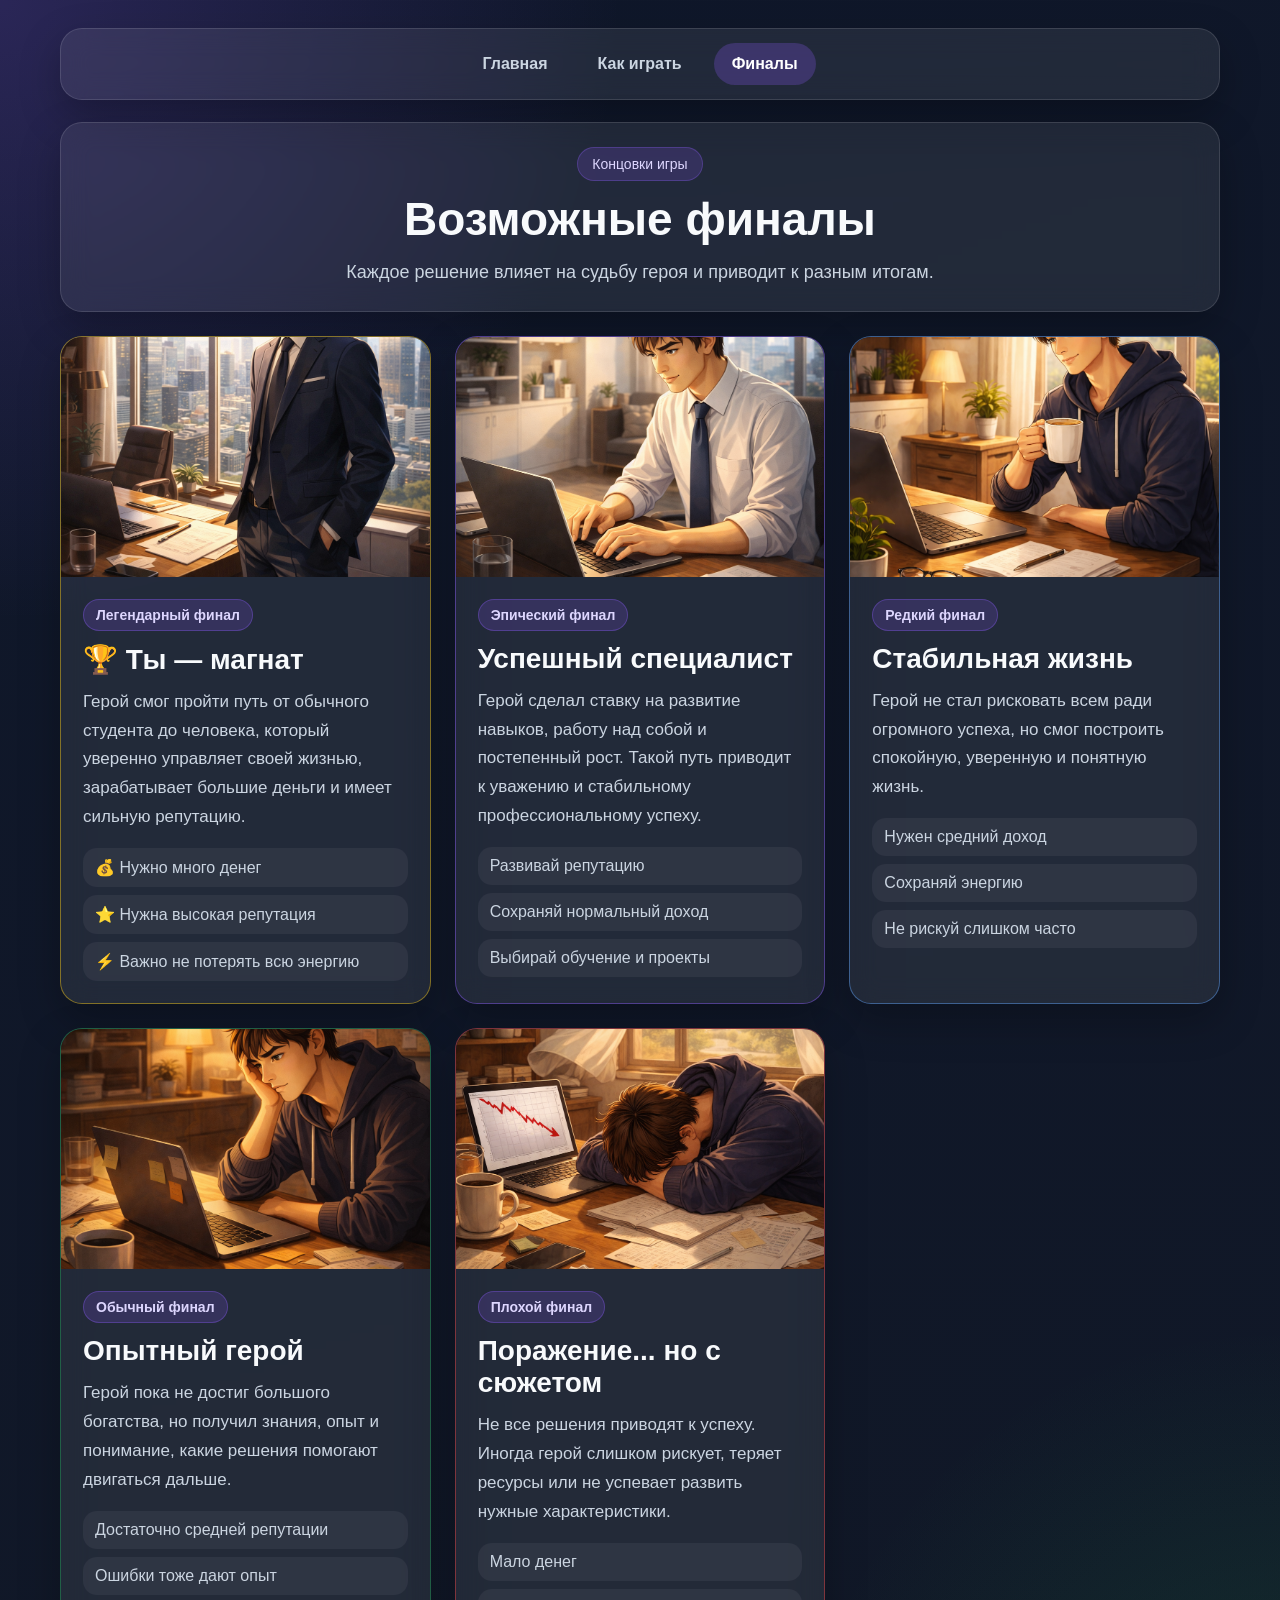
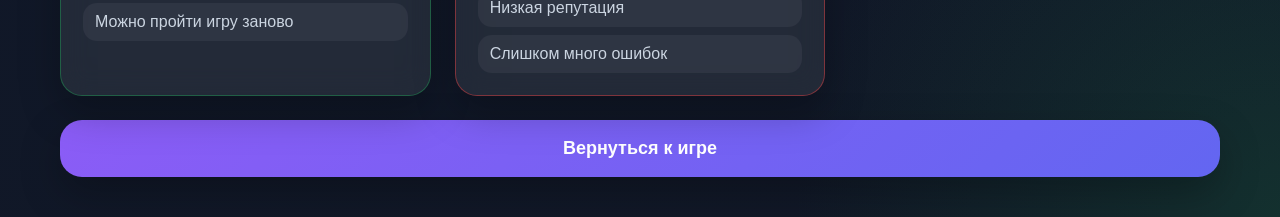
==== endings.html @ 18156953 "Add files via upload" ====
<!DOCTYPE html>
<html lang="ru">
<head>
    <meta charset="UTF-8">
    <meta name="viewport" content="width=device-width, initial-scale=1.0">
    <title>Финалы</title>
    <link rel="stylesheet" href="style.css">
</head>
<body>
    <div class="page-glow glow-1"></div>
    <div class="page-glow glow-2"></div>

    <main class="game-container">
        <nav class="navbar card">
            <a href="index.html" class="nav-link">Главная</a>
            <a href="guide.html" class="nav-link">Как играть</a>
            <a href="endings.html" class="nav-link active">Финалы</a>
        </nav>

        <header class="hero card">
            <p class="hero-badge">Концовки игры</p>
            <h1 class="game-title">Возможные финалы</h1>
            <p class="hero-subtitle">
                Каждое решение влияет на судьбу героя и приводит к разным итогам.
            </p>
        </header>

<section class="endings-grid">

    <div class="ending-card card legendary-ending">
        <img src="images/ending-rich.jpg" alt="Финал магната">
        <div class="ending-content">
            <span class="ending-badge">Легендарный финал</span>
            <h2>🏆 Ты — магнат</h2>
            <p>
                Герой смог пройти путь от обычного студента до человека, который уверенно управляет своей жизнью,
                зарабатывает большие деньги и имеет сильную репутацию.
            </p>
            <ul class="ending-list">
                <li>💰 Нужно много денег</li>
                <li>⭐ Нужна высокая репутация</li>
                <li>⚡ Важно не потерять всю энергию</li>
            </ul>
        </div>
    </div>

    <div class="ending-card card epic-ending">
        <img src="images/ending-pro.jpg" alt="Финал специалиста">
        <div class="ending-content">
            <span class="ending-badge">Эпический финал</span>
            <h2>Успешный специалист</h2>
            <p>
                Герой сделал ставку на развитие навыков, работу над собой и постепенный рост.
                Такой путь приводит к уважению и стабильному профессиональному успеху.
            </p>
            <ul class="ending-list">
                <li>Развивай репутацию</li>
                <li>Сохраняй нормальный доход</li>
                <li>Выбирай обучение и проекты</li>
            </ul>
        </div>
    </div>

    <div class="ending-card card rare-ending">
        <img src="images/ending-stable.jpg" alt="Стабильный финал">
        <div class="ending-content">
            <span class="ending-badge">Редкий финал</span>
            <h2>Стабильная жизнь</h2>
            <p>
                Герой не стал рисковать всем ради огромного успеха, но смог построить спокойную,
                уверенную и понятную жизнь.
            </p>
            <ul class="ending-list">
                <li>Нужен средний доход</li>
                <li>Сохраняй энергию</li>
                <li>Не рискуй слишком часто</li>
            </ul>
        </div>
    </div>

    <div class="ending-card card common-ending">
        <img src="images/ending-experience.jpg" alt="Финал опыта">
        <div class="ending-content">
            <span class="ending-badge">Обычный финал</span>
            <h2>Опытный герой</h2>
            <p>
                Герой пока не достиг большого богатства, но получил знания, опыт и понимание,
                какие решения помогают двигаться дальше.
            </p>
            <ul class="ending-list">
                <li>Достаточно средней репутации</li>
                <li>Ошибки тоже дают опыт</li>
                <li>Можно пройти игру заново</li>
            </ul>
        </div>
    </div>

    <div class="ending-card card fail-ending">
        <img src="images/ending-fail.jpg" alt="Неудачный финал">
        <div class="ending-content">
            <span class="ending-badge">Плохой финал</span>
            <h2>Поражение... но с сюжетом</h2>
            <p>
                Не все решения приводят к успеху. Иногда герой слишком рискует, теряет ресурсы
                или не успевает развить нужные характеристики.
            </p>
            <ul class="ending-list">
                <li>Мало денег</li>
                <li>Низкая репутация</li>
                <li>Слишком много ошибок</li>
            </ul>
        </div>
    </div>

</section>

<a href="index.html" class="page-button">Вернуться к игре</a>
    </main>
</body>
</html>
---- style.css ----
:root {
    --bg-1: #0f172a;
    --bg-2: #111827;
    --card: rgba(255, 255, 255, 0.08);
    --card-hover: rgba(139, 92, 246, 0.16);
    --border: rgba(255, 255, 255, 0.12);
    --text: #f8fafc;
    --text-soft: #cbd5e1;
    --accent: #8b5cf6;
    --money: linear-gradient(90deg, #f59e0b, #facc15);
    --energy: linear-gradient(90deg, #22c55e, #4ade80);
    --reputation: linear-gradient(90deg, #8b5cf6, #a78bfa);
    --danger: linear-gradient(135deg, #ef4444, #f97316);
    --good: rgba(34, 197, 94, 0.18);
    --bad: rgba(239, 68, 68, 0.16);
    --radius: 22px;
    --radius-sm: 16px;
    --shadow: 0 16px 40px rgba(0, 0, 0, 0.25);
    --transition: 0.3s ease;
}

* {
    margin: 0;
    padding: 0;
    box-sizing: border-box;
}

body {
    font-family: Arial, sans-serif;
    min-height: 100vh;
    padding: 28px 18px 40px;
    color: var(--text);
    background:
        radial-gradient(circle at top left, rgba(139, 92, 246, 0.22), transparent 28%),
        radial-gradient(circle at bottom right, rgba(34, 197, 94, 0.14), transparent 22%),
        linear-gradient(160deg, var(--bg-1), var(--bg-2));
}

.game-container {
    max-width: 1160px;
    margin: 0 auto;
}

.card,
.choice-btn,
.restart-btn {
    border-radius: var(--radius);
    box-shadow: var(--shadow);
    transition: var(--transition);
}

.card {
    background: var(--card);
    border: 1px solid var(--border);
    backdrop-filter: blur(14px);
}

.hero,
.story-block,
.stat-box {
    padding: 24px;
}

.hero {
    text-align: center;
    margin-bottom: 24px;
}

.hero-badge {
    display: inline-block;
    margin-bottom: 12px;
    padding: 8px 14px;
    border-radius: 999px;
    background: rgba(139, 92, 246, 0.18);
    border: 1px solid rgba(139, 92, 246, 0.3);
    color: #ddd6fe;
    font-size: 14px;
}

.game-title {
    font-size: clamp(30px, 5vw, 46px);
    margin-bottom: 12px;
    line-height: 1.15;
}

.hero-subtitle,
#scene-text,
.stat-label {
    color: var(--text-soft);
}

.hero-subtitle {
    max-width: 760px;
    margin: 0 auto;
    font-size: 18px;
    line-height: 1.6;
}

.top-section {
    display: grid;
    grid-template-columns: 2.2fr 1fr;
    gap: 22px;
    margin-bottom: 22px;
}

.image-block {
    min-height: 440px;
    padding: 12px;
    overflow: hidden;
}

#scene-image {
    width: 100%;
    height: 100%;
    max-height: 416px;
    object-fit: cover;
    border-radius: 18px;
    display: block;
}

.stats-panel {
    display: grid;
    gap: 14px;
}

.stat-box {
    border-radius: var(--radius-sm);
}

.stat-top {
    display: flex;
    justify-content: space-between;
    align-items: center;
    margin-bottom: 12px;
    gap: 10px;
}

.stat-label {
    font-size: 18px;
}

.stat-value {
    font-size: 28px;
    font-weight: 700;
}

.progress {
    height: 12px;
    background: rgba(255, 255, 255, 0.08);
    border-radius: 999px;
    overflow: hidden;
}

.progress-fill {
    height: 100%;
    width: 0;
    border-radius: inherit;
    transition: width 0.45s ease;
}

.money-fill { background: var(--money); }
.energy-fill { background: var(--energy); }
.reputation-fill { background: var(--reputation); }

.story-block {
    margin-bottom: 22px;
}

#scene-title {
    font-size: clamp(24px, 4vw, 34px);
    margin-bottom: 14px;
    line-height: 1.2;
}

#scene-text {
    font-size: 20px;
    line-height: 1.75;
    white-space: pre-line;
}

.choices {
    display: grid;
    gap: 14px;
    margin-bottom: 20px;
}

.choice-btn,
.restart-btn {
    width: 100%;
    padding: 18px 20px;
    font-size: 18px;
    font-weight: 700;
    cursor: pointer;
}

.choice-btn {
    text-align: left;
    color: var(--text);
    background: var(--card);
    border: 1px solid var(--border);
}

.choice-btn:hover {
    transform: translateY(-3px);
    background: var(--card-hover);
    border-color: rgba(167, 139, 250, 0.55);
}

.restart-btn {
    display: none;
    color: white;
    border: none;
    background: var(--danger);
}

.restart-btn:hover {
    transform: translateY(-3px);
}

.good-change {
    background: var(--good) !important;
    border-color: rgba(74, 222, 128, 0.55) !important;
}

.bad-change {
    background: var(--bad) !important;
    border-color: rgba(248, 113, 113, 0.55) !important;
}

.fade-in {
    animation: fadeIn 0.6s ease;
}

.fade-text {
    animation: fadeText 0.7s ease;
}

.stat-updated {
    animation: statPulse 0.6s ease;
}

.random-btn {
    width: 100%;
    margin-bottom: 20px;
    padding: 18px 20px;
    font-size: 18px;
    font-weight: 700;
    cursor: pointer;
    border: 1px dashed rgba(255, 255, 255, 0.3);
    border-radius: 18px;
    background: rgba(255, 255, 255, 0.04);
    color: #cbd5e1;
    transition: 0.3s ease;
}

.random-btn:hover {
    transform: translateY(-3px);
    background: rgba(255, 255, 255, 0.08);
    color: white;
}
@keyframes fadeIn {
    from {
        opacity: 0;
        transform: translateY(14px) scale(0.98);
    }
    to {
        opacity: 1;
        transform: translateY(0) scale(1);
    }
}

@keyframes fadeText {
    from {
        opacity: 0;
        transform: translateY(6px);
    }
    to {
        opacity: 1;
        transform: translateY(0);
    }
}

@keyframes statPulse {
    0% { transform: scale(1); }
    35% { transform: scale(1.04); }
    100% { transform: scale(1); }
}

@media (max-width: 920px) {
    .top-section {
        grid-template-columns: 1fr;
    }

    .stats-panel {
        grid-template-columns: repeat(3, 1fr);
    }

    .image-block {
        min-height: 340px;
    }
}

@media (max-width: 700px) {
    body {
        padding: 20px 14px 32px;
    }

    .hero,
    .story-block,
    .stat-box {
        padding: 18px;
    }

    .stats-panel {
        grid-template-columns: 1fr;
    }

    #scene-image {
        max-height: 250px;
    }

    #scene-text {
        font-size: 18px;
    }

    .choice-btn,
    .restart-btn {
        padding: 16px;
        font-size: 16px;
    }
}
.navbar {
    display: flex;
    justify-content: center;
    gap: 14px;
    padding: 14px;
    margin-bottom: 22px;
    flex-wrap: wrap;
}

.nav-link {
    color: var(--text-soft);
    text-decoration: none;
    padding: 12px 18px;
    border-radius: 999px;
    font-weight: 700;
    transition: 0.3s ease;
}

.nav-link:hover,
.nav-link.active {
    color: white;
    background: rgba(139, 92, 246, 0.25);
}
.info-grid {
    display: grid;
    grid-template-columns: repeat(auto-fit, minmax(260px, 1fr));
    gap: 22px;
    margin-bottom: 22px;
}

.info-card {
    padding: 24px;
    border-radius: var(--radius);
}

.info-card h2 {
    margin-bottom: 14px;
    font-size: 24px;
}

.info-card p {
    color: var(--text-soft);
    line-height: 1.7;
    font-size: 17px;
}

.page-button {
    display: flex;
    justify-content: center;
    align-items: center;
    margin-top: 24px;
    padding: 18px;
    border-radius: var(--radius);
    text-decoration: none;
    font-size: 18px;
    font-weight: 700;
    color: white;
    background: linear-gradient(135deg, #8b5cf6, #6366f1);
    transition: 0.3s ease;
    box-shadow: var(--shadow);
}

.page-button:hover {
    transform: translateY(-4px);
}
.endings-grid {
    display: grid;
    grid-template-columns: repeat(auto-fit, minmax(320px, 1fr));
    gap: 24px;
}

.ending-card {
    overflow: hidden;
    border-radius: var(--radius);
    transition: 0.3s ease;
}

.ending-card:hover {
    transform: translateY(-6px);
}

.ending-card img {
    width: 100%;
    height: 240px;
    object-fit: cover;
    display: block;
}

.ending-content {
    padding: 22px;
}

.ending-content h2 {
    margin-bottom: 12px;
    font-size: 28px;
}

.ending-content p {
    color: var(--text-soft);
    line-height: 1.7;
    font-size: 17px;
}
.ending-badge {
    display: inline-block;
    margin-bottom: 12px;
    padding: 7px 12px;
    border-radius: 999px;
    font-size: 14px;
    font-weight: 700;
    color: #ddd6fe;
    background: rgba(139, 92, 246, 0.18);
    border: 1px solid rgba(139, 92, 246, 0.35);
}

.ending-list {
    margin-top: 16px;
    padding-left: 0;
    list-style: none;
    display: grid;
    gap: 8px;
}

.ending-list li {
    padding: 10px 12px;
    border-radius: 14px;
    color: var(--text-soft);
    background: rgba(255, 255, 255, 0.05);
}

.legendary-ending {
    border-color: rgba(250, 204, 21, 0.45);
}

.epic-ending {
    border-color: rgba(139, 92, 246, 0.45);
}

.rare-ending {
    border-color: rgba(96, 165, 250, 0.45);
}

.common-ending {
    border-color: rgba(34, 197, 94, 0.35);
}

.fail-ending {
    border-color: rgba(239, 68, 68, 0.45);
}
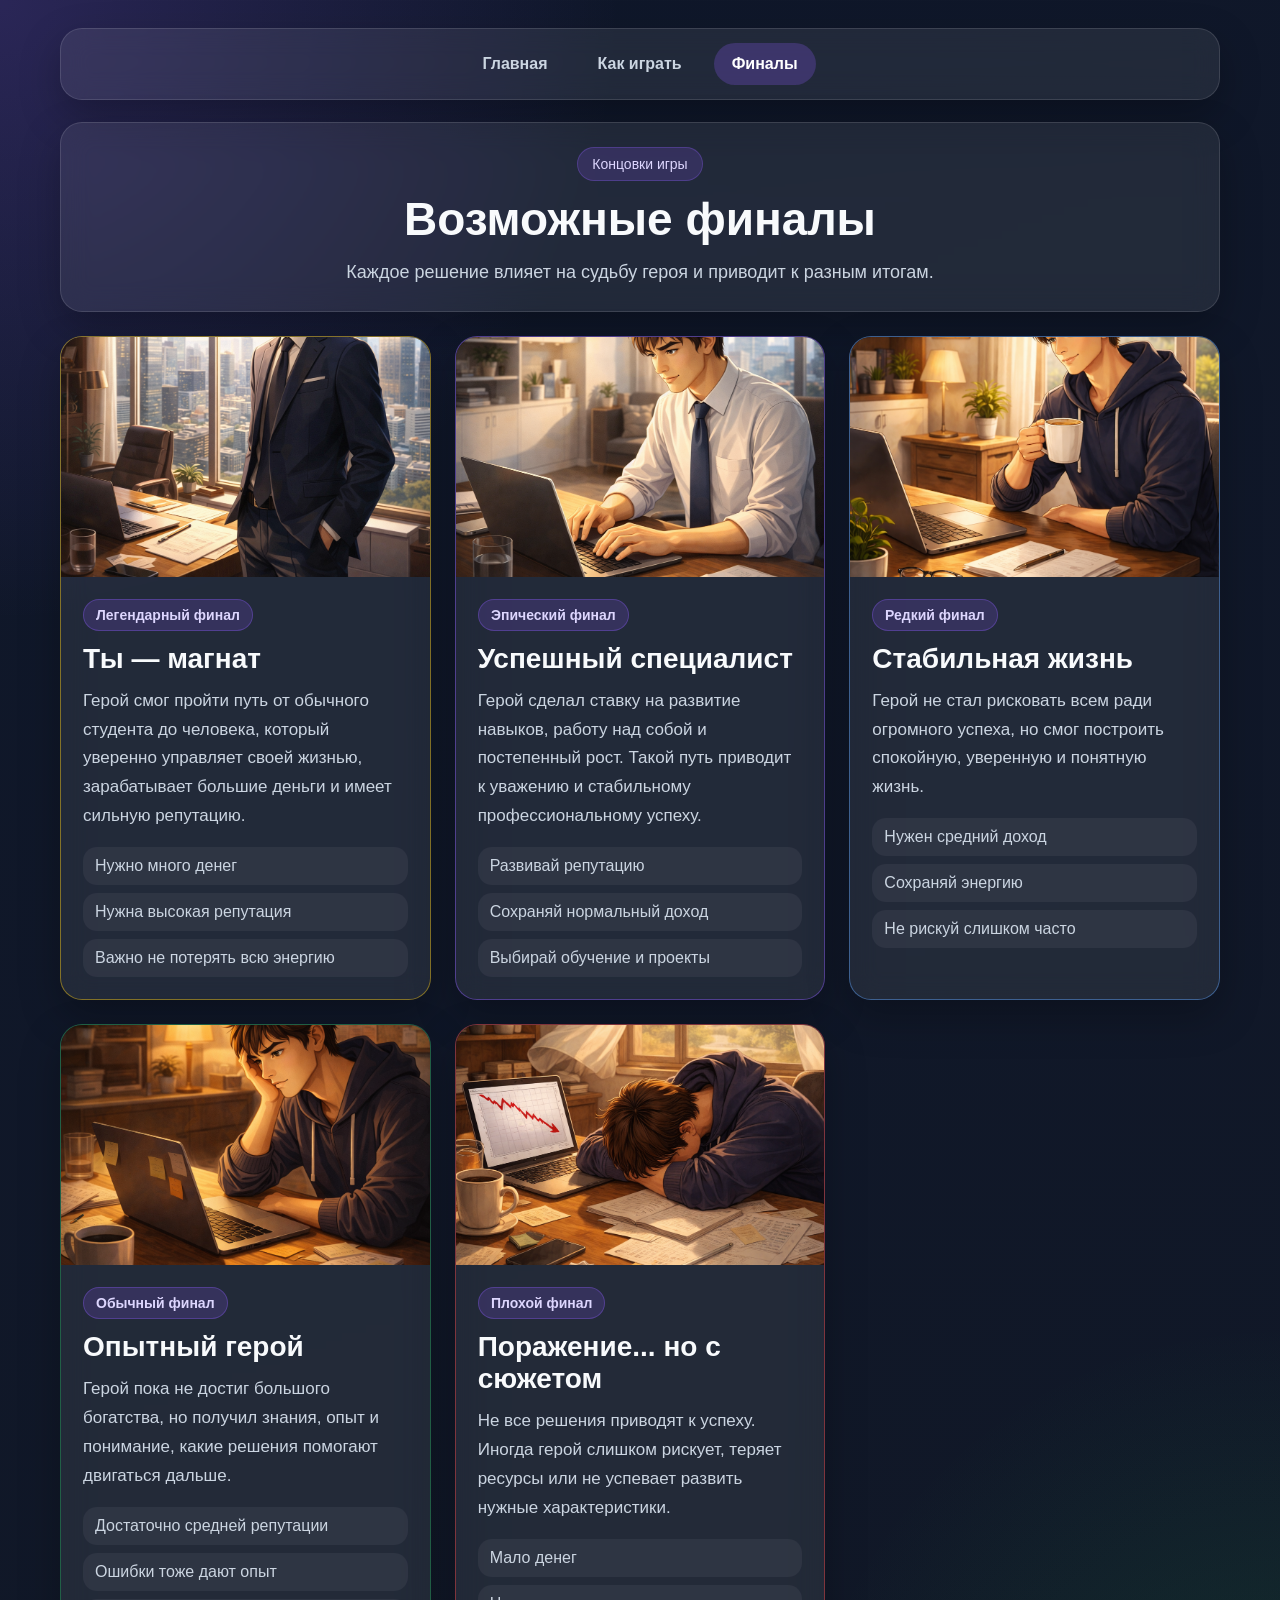
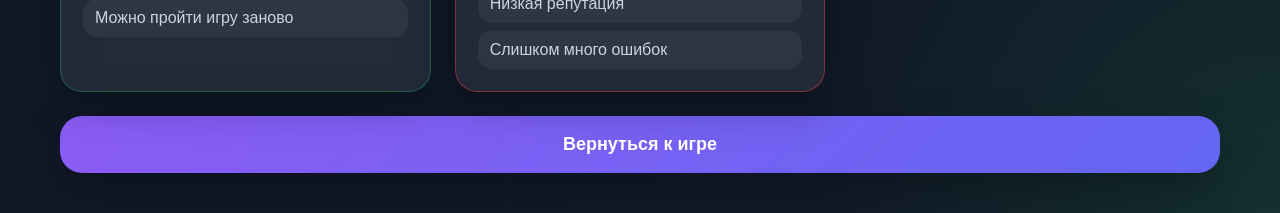
==== commit c38dc2b1: "Add files via upload" ====
--- a/endings.html
+++ b/endings.html
@@ -31,15 +31,15 @@
         <img src="images/ending-rich.jpg" alt="Финал магната">
         <div class="ending-content">
             <span class="ending-badge">Легендарный финал</span>
-            <h2>🏆 Ты — магнат</h2>
+            <h2>Ты — магнат</h2>
             <p>
                 Герой смог пройти путь от обычного студента до человека, который уверенно управляет своей жизнью,
                 зарабатывает большие деньги и имеет сильную репутацию.
             </p>
             <ul class="ending-list">
-                <li>💰 Нужно много денег</li>
-                <li>⭐ Нужна высокая репутация</li>
-                <li>⚡ Важно не потерять всю энергию</li>
+                <li>Нужно много денег</li>
+                <li>Нужна высокая репутация</li>
+                <li>Важно не потерять всю энергию</li>
             </ul>
         </div>
     </div>
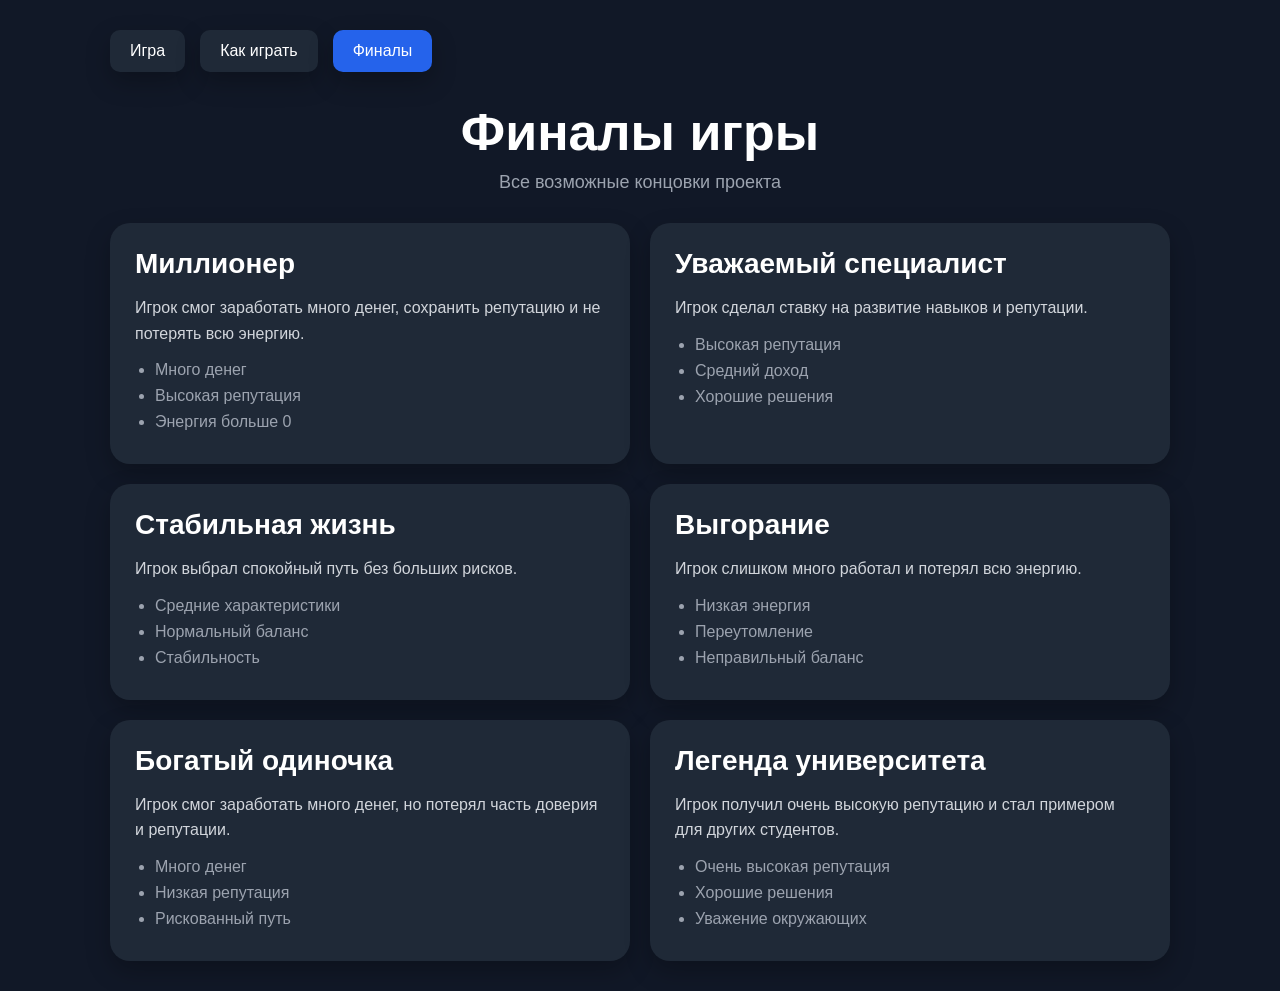
==== commit 4fffd380: "Add files via upload" ====
--- a/endings.html
+++ b/endings.html
@@ -7,114 +7,108 @@
     <link rel="stylesheet" href="style.css">
 </head>
 <body>
-    <div class="page-glow glow-1"></div>
-    <div class="page-glow glow-2"></div>
 
-    <main class="game-container">
-        <nav class="navbar card">
-            <a href="index.html" class="nav-link">Главная</a>
-            <a href="guide.html" class="nav-link">Как играть</a>
-            <a href="endings.html" class="nav-link active">Финалы</a>
+    <main class="container">
+
+        <nav class="menu">
+            <a href="index.html">Игра</a>
+            <a href="guide.html">Как играть</a>
+            <a href="endings.html" class="active">Финалы</a>
         </nav>
 
-        <header class="hero card">
-            <p class="hero-badge">Концовки игры</p>
-            <h1 class="game-title">Возможные финалы</h1>
-            <p class="hero-subtitle">
-                Каждое решение влияет на судьбу героя и приводит к разным итогам.
-            </p>
+        <header class="header">
+            <h1>Финалы игры</h1>
+            <p>Все возможные концовки проекта</p>
         </header>
 
-<section class="endings-grid">
+        <section class="endings-grid">
 
-    <div class="ending-card card legendary-ending">
-        <img src="images/ending-rich.jpg" alt="Финал магната">
-        <div class="ending-content">
-            <span class="ending-badge">Легендарный финал</span>
-            <h2>Ты — магнат</h2>
-            <p>
-                Герой смог пройти путь от обычного студента до человека, который уверенно управляет своей жизнью,
-                зарабатывает большие деньги и имеет сильную репутацию.
-            </p>
-            <ul class="ending-list">
-                <li>Нужно много денег</li>
-                <li>Нужна высокая репутация</li>
-                <li>Важно не потерять всю энергию</li>
-            </ul>
-        </div>
-    </div>
+            <div class="ending-card">
+                <h2>Миллионер</h2>
 
-    <div class="ending-card card epic-ending">
-        <img src="images/ending-pro.jpg" alt="Финал специалиста">
-        <div class="ending-content">
-            <span class="ending-badge">Эпический финал</span>
-            <h2>Успешный специалист</h2>
-            <p>
-                Герой сделал ставку на развитие навыков, работу над собой и постепенный рост.
-                Такой путь приводит к уважению и стабильному профессиональному успеху.
-            </p>
-            <ul class="ending-list">
-                <li>Развивай репутацию</li>
-                <li>Сохраняй нормальный доход</li>
-                <li>Выбирай обучение и проекты</li>
-            </ul>
-        </div>
-    </div>
+                <p>
+                    Игрок смог заработать много денег, сохранить репутацию
+                    и не потерять всю энергию.
+                </p>
 
-    <div class="ending-card card rare-ending">
-        <img src="images/ending-stable.jpg" alt="Стабильный финал">
-        <div class="ending-content">
-            <span class="ending-badge">Редкий финал</span>
-            <h2>Стабильная жизнь</h2>
-            <p>
-                Герой не стал рисковать всем ради огромного успеха, но смог построить спокойную,
-                уверенную и понятную жизнь.
-            </p>
-            <ul class="ending-list">
-                <li>Нужен средний доход</li>
-                <li>Сохраняй энергию</li>
-                <li>Не рискуй слишком часто</li>
-            </ul>
-        </div>
-    </div>
+                <ul>
+                    <li>Много денег</li>
+                    <li>Высокая репутация</li>
+                    <li>Энергия больше 0</li>
+                </ul>
+            </div>
 
-    <div class="ending-card card common-ending">
-        <img src="images/ending-experience.jpg" alt="Финал опыта">
-        <div class="ending-content">
-            <span class="ending-badge">Обычный финал</span>
-            <h2>Опытный герой</h2>
-            <p>
-                Герой пока не достиг большого богатства, но получил знания, опыт и понимание,
-                какие решения помогают двигаться дальше.
-            </p>
-            <ul class="ending-list">
-                <li>Достаточно средней репутации</li>
-                <li>Ошибки тоже дают опыт</li>
-                <li>Можно пройти игру заново</li>
-            </ul>
-        </div>
-    </div>
+            <div class="ending-card">
+                <h2>Уважаемый специалист</h2>
 
-    <div class="ending-card card fail-ending">
-        <img src="images/ending-fail.jpg" alt="Неудачный финал">
-        <div class="ending-content">
-            <span class="ending-badge">Плохой финал</span>
-            <h2>Поражение... но с сюжетом</h2>
-            <p>
-                Не все решения приводят к успеху. Иногда герой слишком рискует, теряет ресурсы
-                или не успевает развить нужные характеристики.
-            </p>
-            <ul class="ending-list">
-                <li>Мало денег</li>
-                <li>Низкая репутация</li>
-                <li>Слишком много ошибок</li>
-            </ul>
-        </div>
-    </div>
+                <p>
+                    Игрок сделал ставку на развитие навыков и репутации.
+                </p>
 
-</section>
+                <ul>
+                    <li>Высокая репутация</li>
+                    <li>Средний доход</li>
+                    <li>Хорошие решения</li>
+                </ul>
+            </div>
 
-<a href="index.html" class="page-button">Вернуться к игре</a>
+            <div class="ending-card">
+                <h2>Стабильная жизнь</h2>
+
+                <p>
+                    Игрок выбрал спокойный путь без больших рисков.
+                </p>
+
+                <ul>
+                    <li>Средние характеристики</li>
+                    <li>Нормальный баланс</li>
+                    <li>Стабильность</li>
+                </ul>
+            </div>
+
+            <div class="ending-card">
+                <h2>Выгорание</h2>
+
+                <p>
+                    Игрок слишком много работал и потерял всю энергию.
+                </p>
+
+                <ul>
+                    <li>Низкая энергия</li>
+                    <li>Переутомление</li>
+                    <li>Неправильный баланс</li>
+                </ul>
+            </div>
+<div class="ending-card">
+    <h2>Богатый одиночка</h2>
+
+    <p>
+        Игрок смог заработать много денег, но потерял часть доверия и репутации.
+    </p>
+
+    <ul>
+        <li>Много денег</li>
+        <li>Низкая репутация</li>
+        <li>Рискованный путь</li>
+    </ul>
+</div>
+
+<div class="ending-card">
+    <h2>Легенда университета</h2>
+
+    <p>
+        Игрок получил очень высокую репутацию и стал примером для других студентов.
+    </p>
+
+    <ul>
+        <li>Очень высокая репутация</li>
+        <li>Хорошие решения</li>
+        <li>Уважение окружающих</li>
+    </ul>
+</div>
+        </section>
+
     </main>
+
 </body>
 </html>
--- a/style.css
+++ b/style.css
@@ -1,479 +1,294 @@
-:root {
-    --bg-1: #0f172a;
-    --bg-2: #111827;
-    --card: rgba(255, 255, 255, 0.08);
-    --card-hover: rgba(139, 92, 246, 0.16);
-    --border: rgba(255, 255, 255, 0.12);
-    --text: #f8fafc;
-    --text-soft: #cbd5e1;
-    --accent: #8b5cf6;
-    --money: linear-gradient(90deg, #f59e0b, #facc15);
-    --energy: linear-gradient(90deg, #22c55e, #4ade80);
-    --reputation: linear-gradient(90deg, #8b5cf6, #a78bfa);
-    --danger: linear-gradient(135deg, #ef4444, #f97316);
-    --good: rgba(34, 197, 94, 0.18);
-    --bad: rgba(239, 68, 68, 0.16);
-    --radius: 22px;
-    --radius-sm: 16px;
-    --shadow: 0 16px 40px rgba(0, 0, 0, 0.25);
-    --transition: 0.3s ease;
-}
-
-* {
+*{
     margin: 0;
     padding: 0;
     box-sizing: border-box;
 }
 
-body {
+body{
+    background: #111827;
+    color: white;
     font-family: Arial, sans-serif;
     min-height: 100vh;
-    padding: 28px 18px 40px;
-    color: var(--text);
-    background:
-        radial-gradient(circle at top left, rgba(139, 92, 246, 0.22), transparent 28%),
-        radial-gradient(circle at bottom right, rgba(34, 197, 94, 0.14), transparent 22%),
-        linear-gradient(160deg, var(--bg-1), var(--bg-2));
-}
-
-.game-container {
-    max-width: 1160px;
+}
+
+.container{
+    width: 1100px;
     margin: 0 auto;
-}
-
-.card,
-.choice-btn,
-.restart-btn {
-    border-radius: var(--radius);
-    box-shadow: var(--shadow);
-    transition: var(--transition);
-}
-
-.card {
-    background: var(--card);
-    border: 1px solid var(--border);
-    backdrop-filter: blur(14px);
-}
-
-.hero,
-.story-block,
-.stat-box {
-    padding: 24px;
-}
-
-.hero {
+    padding: 30px 20px;
+}
+
+.menu{
+    display: flex;
+    gap: 15px;
+    margin-bottom: 30px;
+}
+
+.menu a{
+    text-decoration: none;
+    color: white;
+    background: #1f2937;
+    padding: 12px 20px;
+    border-radius: 10px;
+    transition: 0.3s;
+    box-shadow: 0 10px 25px rgba(0, 0, 0, 0.25);
+}
+
+.menu a:hover{
+    background: #374151;
+    transform: translateY(-2px);
+}
+
+.menu .active{
+    background: #2563eb;
+}
+
+.header{
     text-align: center;
-    margin-bottom: 24px;
-}
-
-.hero-badge {
-    display: inline-block;
-    margin-bottom: 12px;
-    padding: 8px 14px;
-    border-radius: 999px;
-    background: rgba(139, 92, 246, 0.18);
-    border: 1px solid rgba(139, 92, 246, 0.3);
-    color: #ddd6fe;
-    font-size: 14px;
-}
-
-.game-title {
-    font-size: clamp(30px, 5vw, 46px);
-    margin-bottom: 12px;
-    line-height: 1.15;
-}
-
-.hero-subtitle,
-#scene-text,
-.stat-label {
-    color: var(--text-soft);
-}
-
-.hero-subtitle {
-    max-width: 760px;
-    margin: 0 auto;
+    margin-bottom: 30px;
+}
+
+.header h1{
+    font-size: 52px;
+    margin-bottom: 10px;
+}
+
+.header p{
+    color: #9ca3af;
+    font-size: 18px;
+}
+
+.stats{
+    display: flex;
+    gap: 12px;
+    margin-bottom: 22px;
+}
+
+.stat{
+    flex: 1;
+    background: #111827;
+    padding: 14px;
+    border-radius: 15px;
+    text-align: center;
+    box-shadow: 0 10px 25px rgba(0, 0, 0, 0.25);
+}
+
+.stat span{
+    display: block;
+    margin-bottom: 10px;
+    color: #9ca3af;
+    font-size: 18px;
+}
+
+.stat strong{
+    font-size: 42px;
+}
+
+.game-card{
+    background: #1f2937;
+    border-radius: 20px;
+    padding: 25px;
+    display: grid;
+    grid-template-columns: 360px 1fr;
+    gap: 25px;
+    align-items: start;
+    box-shadow: 0 10px 25px rgba(0, 0, 0, 0.25);
+    animation: appear 0.4s ease;
+}
+
+.game-card img{
+    width: 360px;
+    height: 360px;
+    object-fit: cover;
+    border-radius: 16px;
+    transition: 0.4s;
+}
+
+.game-card img:hover{
+    transform: scale(1.02);
+}
+
+.game-card h2{
+    font-size: 34px;
+    margin-bottom: 15px;
+}
+
+.game-card p{
     font-size: 18px;
     line-height: 1.6;
-}
-
-.top-section {
+    color: #d1d5db;
+}
+
+.choices{
+    display: flex;
+    flex-direction: column;
+    gap: 12px;
+    margin-top: 25px;
+}
+
+.choices button{
+    background: #2563eb;
+    border: none;
+    color: white;
+    padding: 18px;
+    border-radius: 12px;
+    font-size: 17px;
+    cursor: pointer;
+    transition: 0.3s;
+}
+
+.choices button:hover{
+    background: #1d4ed8;
+    transform: translateY(-2px);
+}
+
+.restart-btn{
+    margin-top: 25px;
+    width: 100%;
+    background: #7c3aed;
+    border: none;
+    color: white;
+    padding: 18px;
+    border-radius: 12px;
+    font-size: 18px;
+    cursor: pointer;
+    transition: 0.3s;
+    box-shadow: 0 10px 25px rgba(0, 0, 0, 0.25);
+}
+
+.restart-btn:hover{
+    background: #6d28d9;
+    transform: translateY(-2px);
+}
+
+.info-page{
+    padding: 30px;
+}
+
+.info-page h2{
+    margin-top: 20px;
+    margin-bottom: 10px;
+}
+
+.info-page h2:first-child{
+    margin-top: 0;
+}
+
+.endings-grid{
     display: grid;
-    grid-template-columns: 2.2fr 1fr;
-    gap: 22px;
-    margin-bottom: 22px;
-}
-
-.image-block {
-    min-height: 440px;
-    padding: 12px;
-    overflow: hidden;
-}
-
-#scene-image {
-    width: 100%;
-    height: 100%;
-    max-height: 416px;
-    object-fit: cover;
-    border-radius: 18px;
-    display: block;
-}
-
-.stats-panel {
-    display: grid;
-    gap: 14px;
-}
-
-.stat-box {
-    border-radius: var(--radius-sm);
-}
-
-.stat-top {
-    display: flex;
-    justify-content: space-between;
-    align-items: center;
-    margin-bottom: 12px;
-    gap: 10px;
-}
-
-.stat-label {
-    font-size: 18px;
-}
-
-.stat-value {
+    grid-template-columns: 1fr 1fr;
+    gap: 20px;
+}
+
+.ending-card{
+    background: #1f2937;
+    padding: 25px;
+    border-radius: 20px;
+    box-shadow: 0 10px 25px rgba(0, 0, 0, 0.25);
+    animation: appear 0.4s ease;
+}
+
+.ending-card h2{
+    margin-bottom: 15px;
     font-size: 28px;
-    font-weight: 700;
-}
-
-.progress {
-    height: 12px;
-    background: rgba(255, 255, 255, 0.08);
-    border-radius: 999px;
-    overflow: hidden;
-}
-
-.progress-fill {
-    height: 100%;
-    width: 0;
-    border-radius: inherit;
-    transition: width 0.45s ease;
-}
-
-.money-fill { background: var(--money); }
-.energy-fill { background: var(--energy); }
-.reputation-fill { background: var(--reputation); }
-
-.story-block {
-    margin-bottom: 22px;
-}
-
-#scene-title {
-    font-size: clamp(24px, 4vw, 34px);
-    margin-bottom: 14px;
-    line-height: 1.2;
-}
-
-#scene-text {
-    font-size: 20px;
-    line-height: 1.75;
-    white-space: pre-line;
-}
-
-.choices {
-    display: grid;
-    gap: 14px;
-    margin-bottom: 20px;
-}
-
-.choice-btn,
-.restart-btn {
-    width: 100%;
-    padding: 18px 20px;
-    font-size: 18px;
-    font-weight: 700;
-    cursor: pointer;
-}
-
-.choice-btn {
-    text-align: left;
-    color: var(--text);
-    background: var(--card);
-    border: 1px solid var(--border);
-}
-
-.choice-btn:hover {
-    transform: translateY(-3px);
-    background: var(--card-hover);
-    border-color: rgba(167, 139, 250, 0.55);
-}
-
-.restart-btn {
-    display: none;
-    color: white;
-    border: none;
-    background: var(--danger);
-}
-
-.restart-btn:hover {
-    transform: translateY(-3px);
-}
-
-.good-change {
-    background: var(--good) !important;
-    border-color: rgba(74, 222, 128, 0.55) !important;
-}
-
-.bad-change {
-    background: var(--bad) !important;
-    border-color: rgba(248, 113, 113, 0.55) !important;
-}
-
-.fade-in {
-    animation: fadeIn 0.6s ease;
-}
-
-.fade-text {
-    animation: fadeText 0.7s ease;
-}
-
-.stat-updated {
-    animation: statPulse 0.6s ease;
-}
-
-.random-btn {
-    width: 100%;
-    margin-bottom: 20px;
-    padding: 18px 20px;
-    font-size: 18px;
-    font-weight: 700;
-    cursor: pointer;
-    border: 1px dashed rgba(255, 255, 255, 0.3);
-    border-radius: 18px;
-    background: rgba(255, 255, 255, 0.04);
-    color: #cbd5e1;
-    transition: 0.3s ease;
-}
-
-.random-btn:hover {
-    transform: translateY(-3px);
-    background: rgba(255, 255, 255, 0.08);
-    color: white;
-}
-@keyframes fadeIn {
-    from {
+}
+
+.ending-card p{
+    margin-bottom: 15px;
+    color: #d1d5db;
+    line-height: 1.6;
+}
+
+.ending-card ul{
+    padding-left: 20px;
+    color: #9ca3af;
+}
+
+.ending-card li{
+    margin-bottom: 8px;
+}
+
+@keyframes appear{
+    from{
         opacity: 0;
-        transform: translateY(14px) scale(0.98);
-    }
-    to {
-        opacity: 1;
-        transform: translateY(0) scale(1);
-    }
-}
-
-@keyframes fadeText {
-    from {
-        opacity: 0;
-        transform: translateY(6px);
-    }
-    to {
+        transform: translateY(15px);
+    }
+
+    to{
         opacity: 1;
         transform: translateY(0);
     }
 }
 
-@keyframes statPulse {
-    0% { transform: scale(1); }
-    35% { transform: scale(1.04); }
-    100% { transform: scale(1); }
-}
-
-@media (max-width: 920px) {
-    .top-section {
+@media (max-width: 900px){
+
+    .container{
+        width: 100%;
+        padding: 20px 15px;
+    }
+
+    .stats{
+        flex-direction: column;
+    }
+
+    .game-card{
+        display: block;
+    }
+
+    .game-card img{
+        width: 100%;
+        height: 240px;
+        margin-bottom: 20px;
+    }
+
+    .header h1{
+        font-size: 34px;
+    }
+
+    .endings-grid{
         grid-template-columns: 1fr;
     }
-
-    .stats-panel {
-        grid-template-columns: repeat(3, 1fr);
-    }
-
-    .image-block {
-        min-height: 340px;
-    }
-}
-
-@media (max-width: 700px) {
-    body {
-        padding: 20px 14px 32px;
-    }
-
-    .hero,
-    .story-block,
-    .stat-box {
-        padding: 18px;
-    }
-
-    .stats-panel {
-        grid-template-columns: 1fr;
-    }
-
-    #scene-image {
-        max-height: 250px;
-    }
-
-    #scene-text {
-        font-size: 18px;
-    }
-
-    .choice-btn,
-    .restart-btn {
-        padding: 16px;
-        font-size: 16px;
-    }
-}
-.navbar {
-    display: flex;
-    justify-content: center;
-    gap: 14px;
-    padding: 14px;
-    margin-bottom: 22px;
-    flex-wrap: wrap;
-}
-
-.nav-link {
-    color: var(--text-soft);
-    text-decoration: none;
-    padding: 12px 18px;
-    border-radius: 999px;
-    font-weight: 700;
-    transition: 0.3s ease;
-}
-
-.nav-link:hover,
-.nav-link.active {
-    color: white;
-    background: rgba(139, 92, 246, 0.25);
-}
-.info-grid {
-    display: grid;
-    grid-template-columns: repeat(auto-fit, minmax(260px, 1fr));
-    gap: 22px;
-    margin-bottom: 22px;
-}
-
-.info-card {
-    padding: 24px;
-    border-radius: var(--radius);
-}
-
-.info-card h2 {
-    margin-bottom: 14px;
-    font-size: 24px;
-}
-
-.info-card p {
-    color: var(--text-soft);
-    line-height: 1.7;
-    font-size: 17px;
-}
-
-.page-button {
+}
+
+@media (max-width: 500px){
+
+    .menu{
+        flex-direction: column;
+    }
+
+    .game-card img{
+        height: 200px;
+    }
+
+    .choices button{
+        font-size: 15px;
+        padding: 14px;
+    }
+
+    .header h1{
+        font-size: 28px;
+    }
+
+    .stat strong{
+        font-size: 34px;
+    }
+}
+.stat-line{
     display: flex;
     justify-content: center;
     align-items: center;
-    margin-top: 24px;
-    padding: 18px;
-    border-radius: var(--radius);
-    text-decoration: none;
-    font-size: 18px;
-    font-weight: 700;
-    color: white;
-    background: linear-gradient(135deg, #8b5cf6, #6366f1);
-    transition: 0.3s ease;
-    box-shadow: var(--shadow);
-}
-
-.page-button:hover {
-    transform: translateY(-4px);
-}
-.endings-grid {
-    display: grid;
-    grid-template-columns: repeat(auto-fit, minmax(320px, 1fr));
-    gap: 24px;
-}
-
-.ending-card {
-    overflow: hidden;
-    border-radius: var(--radius);
-    transition: 0.3s ease;
-}
-
-.ending-card:hover {
-    transform: translateY(-6px);
-}
-
-.ending-card img {
-    width: 100%;
-    height: 240px;
-    object-fit: cover;
-    display: block;
-}
-
-.ending-content {
-    padding: 22px;
-}
-
-.ending-content h2 {
-    margin-bottom: 12px;
-    font-size: 28px;
-}
-
-.ending-content p {
-    color: var(--text-soft);
-    line-height: 1.7;
-    font-size: 17px;
-}
-.ending-badge {
-    display: inline-block;
-    margin-bottom: 12px;
-    padding: 7px 12px;
-    border-radius: 999px;
-    font-size: 14px;
-    font-weight: 700;
-    color: #ddd6fe;
-    background: rgba(139, 92, 246, 0.18);
-    border: 1px solid rgba(139, 92, 246, 0.35);
-}
-
-.ending-list {
-    margin-top: 16px;
-    padding-left: 0;
-    list-style: none;
-    display: grid;
-    gap: 8px;
-}
-
-.ending-list li {
-    padding: 10px 12px;
-    border-radius: 14px;
-    color: var(--text-soft);
-    background: rgba(255, 255, 255, 0.05);
-}
-
-.legendary-ending {
-    border-color: rgba(250, 204, 21, 0.45);
-}
-
-.epic-ending {
-    border-color: rgba(139, 92, 246, 0.45);
-}
-
-.rare-ending {
-    border-color: rgba(96, 165, 250, 0.45);
-}
-
-.common-ending {
-    border-color: rgba(34, 197, 94, 0.35);
-}
-
-.fail-ending {
-    border-color: rgba(239, 68, 68, 0.45);
+    gap: 10px;
+}
+
+.stat-line small{
+    font-size: 18px;
+    font-weight: bold;
+    min-width: 45px;
+}
+
+.plus{
+    color: #22c55e;
+}
+
+.minus{
+    color: #ef4444;
 }
